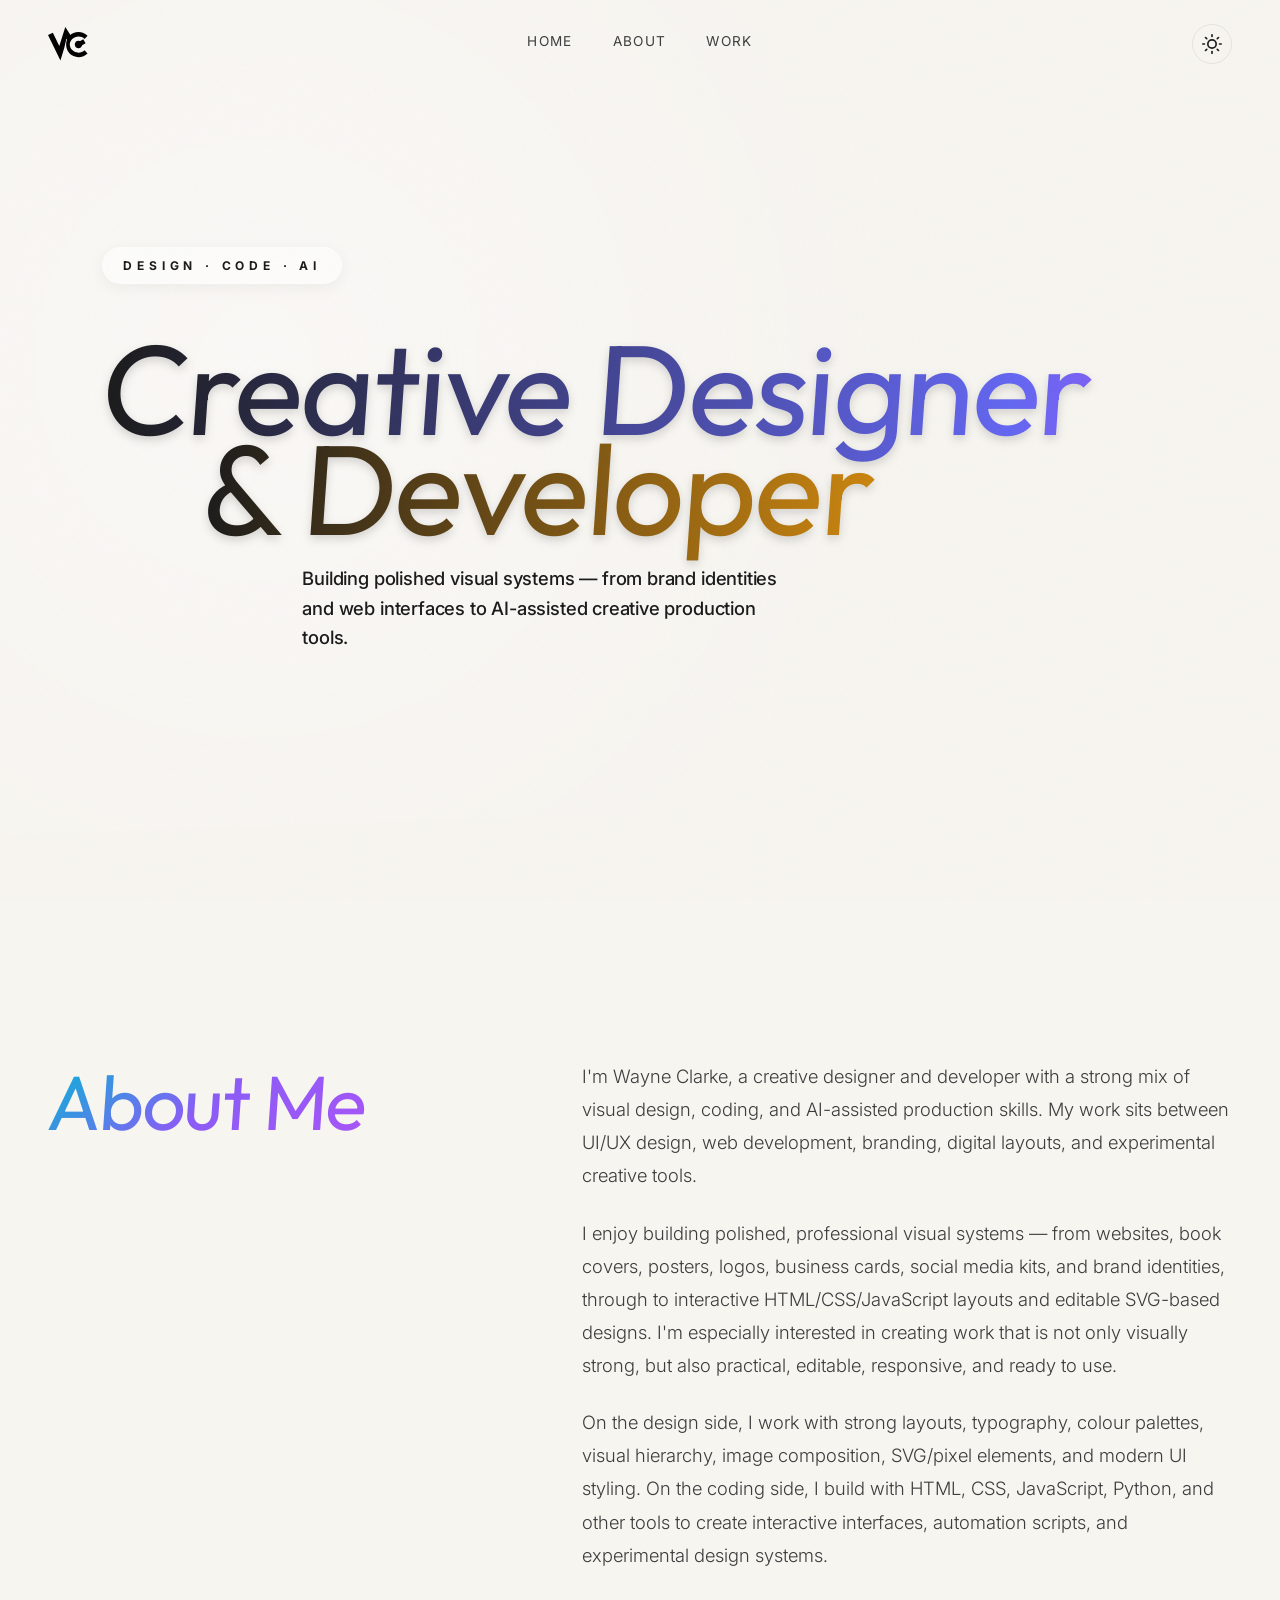
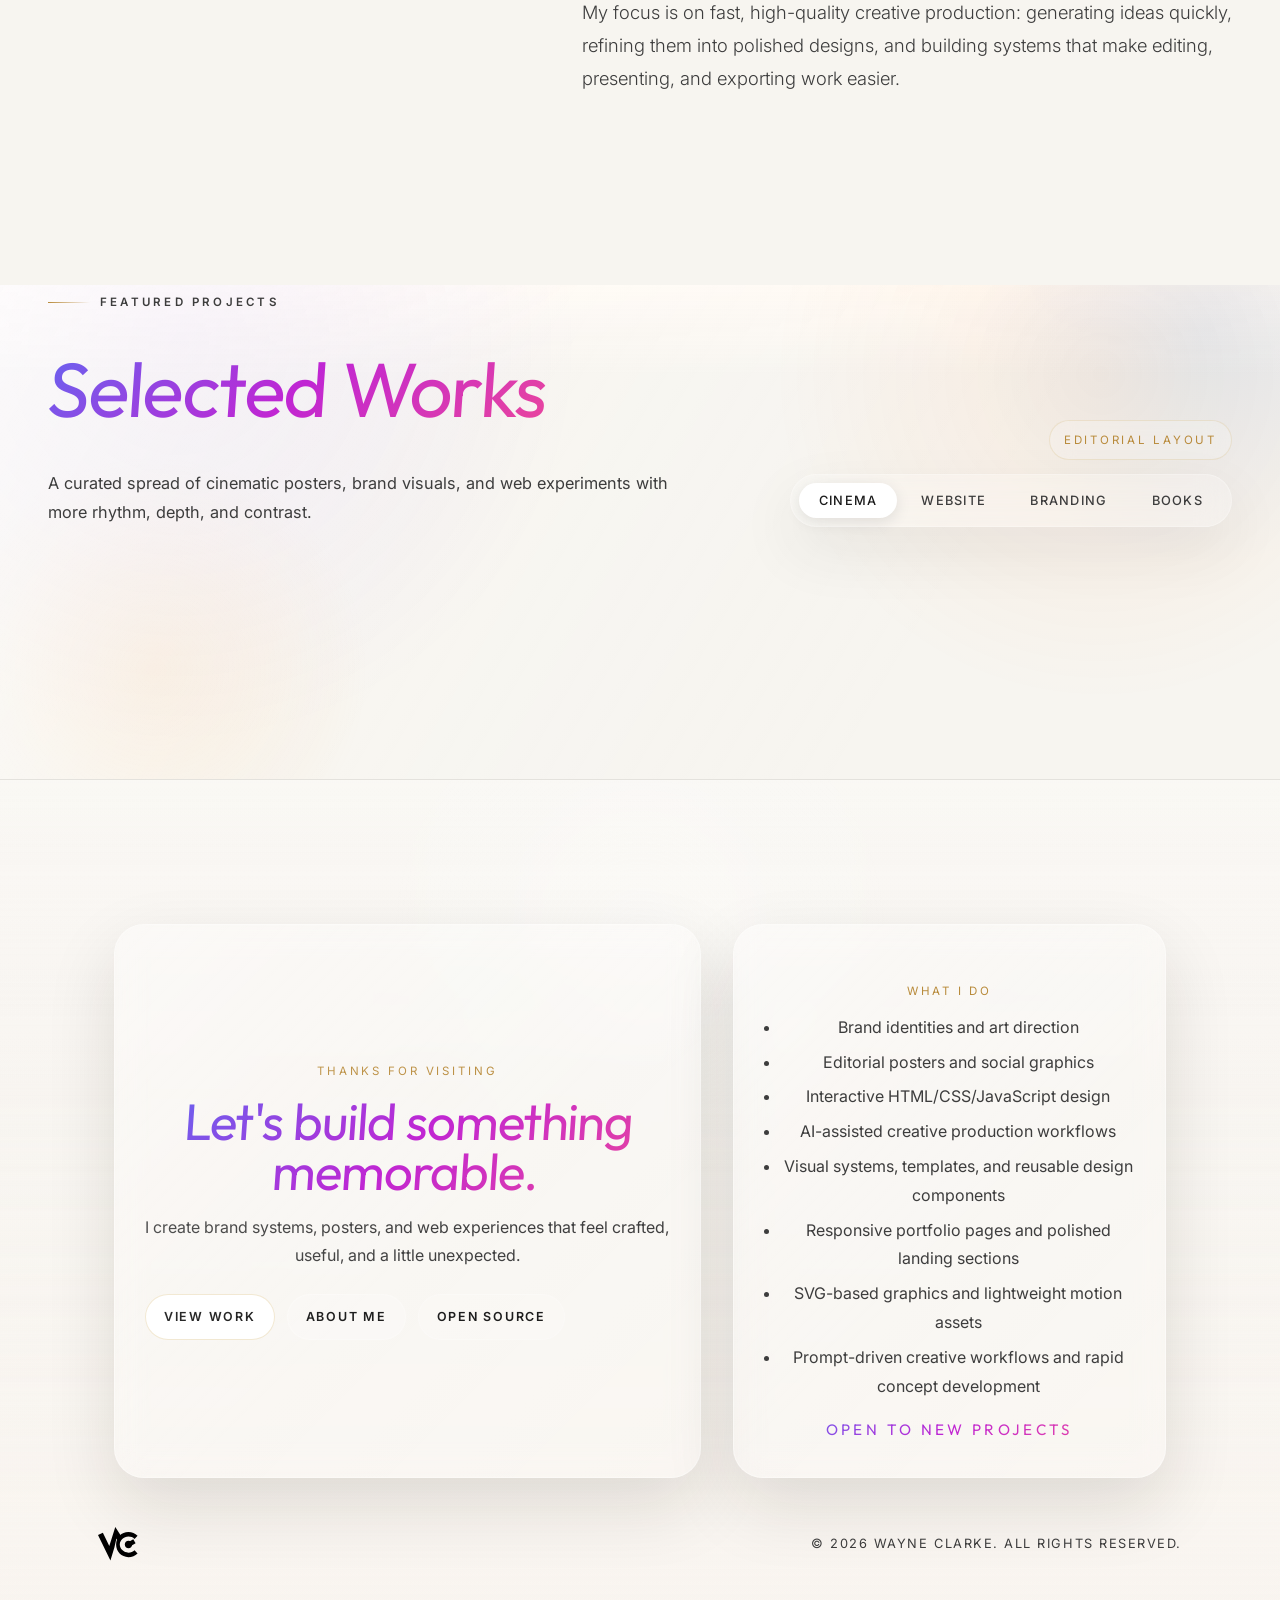
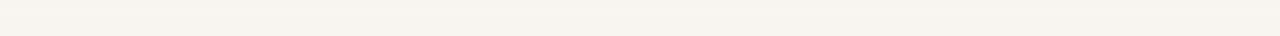
==== index.html @ c64fc1be "Initial portfolio commit" ====
<!DOCTYPE html>
<html lang="en" data-theme="light">

<head>
    <meta charset="UTF-8">
    <meta name="viewport" content="width=device-width, initial-scale=1.0">
    <title>Wayne Clarke | Creative Designer & Developer</title>
    <meta name="description"
        content="Wayne Clarke — creative designer and developer specializing in UI/UX design, web development, branding, and AI-assisted creative production.">
    <link rel="stylesheet" href="index.css">
</head>

<body>

    <div class="scroll-progress" id="scroll-progress"></div>

    <nav class="nav" id="nav">
        <a href="#hero" class="logo" aria-label="Wayne Clarke Home">
            <img src="logo.svg" alt="WC Logo" width="40" height="40">
        </a>
        <div class="nav-links" id="nav-links">
            <a href="#hero">Home</a>
            <a href="#about">About</a>
            <a href="#work">Work</a>
        </div>
        <div class="nav-actions">
            <button class="theme-toggle" id="theme-toggle" aria-label="Toggle theme">
                <svg class="icon-sun" width="20" height="20" viewBox="0 0 24 24" fill="none" stroke="currentColor"
                    stroke-width="2" stroke-linecap="round" stroke-linejoin="round">
                    <circle cx="12" cy="12" r="5" />
                    <line x1="12" y1="1" x2="12" y2="3" />
                    <line x1="12" y1="21" x2="12" y2="23" />
                    <line x1="4.22" y1="4.22" x2="5.64" y2="5.64" />
                    <line x1="18.36" y1="18.36" x2="19.78" y2="19.78" />
                    <line x1="1" y1="12" x2="3" y2="12" />
                    <line x1="21" y1="12" x2="23" y2="12" />
                    <line x1="4.22" y1="19.78" x2="5.64" y2="18.36" />
                    <line x1="18.36" y1="5.64" x2="19.78" y2="4.22" />
                </svg>
                <svg class="icon-moon" width="20" height="20" viewBox="0 0 24 24" fill="none" stroke="currentColor"
                    stroke-width="2" stroke-linecap="round" stroke-linejoin="round">
                    <path d="M21 12.79A9 9 0 1 1 11.21 3 7 7 0 0 0 21 12.79z" />
                </svg>
            </button>
            <button class="hamburger" id="hamburger" aria-label="Menu">
                <svg width="24" height="24" viewBox="0 0 24 24" fill="none" stroke="currentColor" stroke-width="2"
                    stroke-linecap="round">
                    <line x1="3" y1="6" x2="21" y2="6" class="line-top" />
                    <line x1="3" y1="12" x2="21" y2="12" class="line-mid" />
                    <line x1="3" y1="18" x2="21" y2="18" class="line-bot" />
                </svg>
            </button>
        </div>
    </nav>

    <section id="hero" class="hero">
        <video id="hero-bg" class="hero-bg" autoplay muted loop playsinline preload="auto" aria-hidden="true">
            <source id="hero-bg-source" src="media/_top1.mp4" type="video/mp4">
        </video>
        <div class="hero-overlay"></div>
        <div class="container hero-container">
            <span class="hero-tag" id="hero-tag">Design &middot; Code &middot; AI</span>
            <h1 class="hero-title" id="hero-title">
                <span class="gradient-text">Creative Designer</span>
                <span class="gradient-text-delay">& Developer</span>
            </h1>
            <p class="hero-desc" id="hero-desc">Building polished visual systems — from brand identities and web
                interfaces to AI-assisted creative production tools.</p>
        </div>
        <div class="angled-divider"></div>
    </section>

    <section id="about" class="about">
        <video class="about-bg about-bg-light" autoplay muted loop playsinline preload="auto" aria-hidden="true">
            <source id="about-bg-source" src="media/_middle2.mp4" type="video/mp4">
        </video>
        <div class="container">
            <div class="about-grid">
                <h2 class="about-title"><span class="gradient-text-dark">About Me</span></h2>
                <div class="about-text">
                    <p>I'm Wayne Clarke, a creative designer and developer with a strong mix of visual design, coding,
                        and AI-assisted production skills. My work sits between UI/UX design, web development, branding,
                        digital layouts, and experimental creative tools.</p>
                    <p>I enjoy building polished, professional visual systems — from websites, book covers, posters,
                        logos, business cards, social media kits, and brand identities, through to interactive
                        HTML/CSS/JavaScript layouts and editable SVG-based designs. I'm especially interested in
                        creating work that is not only visually strong, but also practical, editable, responsive, and
                        ready to use.</p>
                    <p>On the design side, I work with strong layouts, typography, colour palettes, visual hierarchy,
                        image composition, SVG/pixel elements, and modern UI styling. On the coding side, I build with
                        HTML, CSS, JavaScript, Python, and other tools to create interactive interfaces, automation
                        scripts, and experimental design systems.</p>
                    <p>My focus is on fast, high-quality creative production: generating ideas quickly, refining them
                        into polished designs, and building systems that make editing, presenting, and exporting work
                        easier.</p>
                </div>
            </div>
        </div>
    </section>

    <section id="work" class="gallery-section">
        <div class="container">
            <div class="section-header section-header--editorial">
                <div class="section-intro">
                    <span class="section-kicker">Featured projects</span>
                    <h2 class="section-title"><span class="gradient-text-light">Selected Works</span></h2>
                    <p class="section-subtitle">A curated spread of cinematic posters, brand visuals, and web experiments with more rhythm, depth, and contrast.</p>
                </div>
                <div class="section-controls">
                    <div class="section-note">Editorial layout</div>
                    <div class="gallery-filters" id="gallery-filters">
                        <button class="filter-btn active" data-filter="cinema">Cinema</button>
                        <button class="filter-btn" data-filter="website">Website</button>
                        <button class="filter-btn" data-filter="branding">Branding</button>
                        <button class="filter-btn" data-filter="books">Books</button>
                    </div>
                </div>
            </div>
            <div class="portfolio-grid" id="portfolio-grid"></div>
        </div>
    </section>

    <footer class="footer">
        <div class="container">
            <div class="footer-content">
                <div class="footer-copy">
                    <span class="footer-kicker">Thanks for visiting</span>
                    <h2 class="footer-title"><span class="gradient-text-light">Let&apos;s build something memorable.</span></h2>
                    <p class="footer-lead">I create brand systems, posters, and web experiences that feel crafted, useful, and a little unexpected.</p>
                    <div class="footer-actions">
                        <a href="#work" class="footer-button footer-button-primary">View Work</a>
                        <a href="#about" class="footer-button footer-button-secondary">About Me</a>
                        <a href="https://github.com" class="footer-button footer-button-tertiary" target="_blank" rel="noopener">Open Source</a>
                    </div>
                </div>
                <div class="footer-meta">
                    <div class="footer-meta-card">
                        <span class="footer-meta-label">What I do</span>
                        <ul class="footer-meta-list">
                            <li>Brand identities and art direction</li>
                            <li>Editorial posters and social graphics</li>
                            <li>Interactive HTML/CSS/JavaScript design</li>
                            <li>AI-assisted creative production workflows</li>
                            <li>Visual systems, templates, and reusable design components</li>
                            <li>Responsive portfolio pages and polished landing sections</li>
                            <li>SVG-based graphics and lightweight motion assets</li>
                            <li>Prompt-driven creative workflows and rapid concept development</li>
                        </ul>
                        <h3 class="footer-meta-heading gradient-text-light">Open to New Projects</h3>
                    </div>
                </div>
            </div>
            <div class="footer-bottom">
                <a href="#hero" class="logo footer-logo"><img src="logo.svg" alt="WC Logo" width="40" height="40"></a>
                <p class="copyright">&copy; 2026 Wayne Clarke. All Rights Reserved.</p>
            </div>
        </div>
    </footer>

    <button class="back-to-top" id="back-to-top" aria-label="Back to top">
        <svg width="20" height="20" viewBox="0 0 24 24" fill="none" stroke="currentColor" stroke-width="2"
            stroke-linecap="round" stroke-linejoin="round">
            <polyline points="18 15 12 9 6 15" />
        </svg>
    </button>

    <div class="lightbox" id="lightbox">
        <button class="lightbox-close" id="lightbox-close">
            <svg width="24" height="24" viewBox="0 0 24 24" fill="none" stroke="currentColor" stroke-width="2"
                stroke-linecap="round" stroke-linejoin="round">
                <line x1="18" y1="6" x2="6" y2="18" />
                <line x1="6" y1="6" x2="18" y2="18" />
            </svg>
        </button>
        <div class="lightbox-content">
            <img id="lightbox-img" src="" alt="">
            <div class="lightbox-info">
                <span class="lightbox-category" id="lightbox-category"></span>
                <h3 class="lightbox-title" id="lightbox-title"></h3>
            </div>
        </div>
    </div>

    <div class="grain-overlay"></div>

    <script src="https://cdnjs.cloudflare.com/ajax/libs/gsap/3.12.5/gsap.min.js"></script>
    <script src="https://cdnjs.cloudflare.com/ajax/libs/gsap/3.12.5/ScrollTrigger.min.js"></script>
    <script src="script.js"></script>
</body>

</html>
---- index.css ----
@import url('https://fonts.googleapis.com/css2?family=Inter:wght@300;400;500&family=Outfit:wght@300;400;600;700&display=swap');

/* ============================================================
   THEME SYSTEM
   ============================================================ */
:root {
    --transition: all 0.6s cubic-bezier(0.22, 1, 0.36, 1);
    --transition-fast: all 0.3s cubic-bezier(0.22, 1, 0.36, 1);
    --theme-transition-duration: 0.8s;
    --theme-transition-ease: cubic-bezier(0.22, 1, 0.36, 1);
    --theme-surface-transition: background-color var(--theme-transition-duration) var(--theme-transition-ease), background var(--theme-transition-duration) var(--theme-transition-ease), color var(--theme-transition-duration) var(--theme-transition-ease), border-color var(--theme-transition-duration) var(--theme-transition-ease), box-shadow var(--theme-transition-duration) var(--theme-transition-ease), opacity var(--theme-transition-duration) var(--theme-transition-ease);
    --font-heading: 'Outfit', sans-serif;
    --font-body: 'Inter', sans-serif;
    --about-bg: #f7f5f0;
    --about-overlay: linear-gradient(90deg,
            rgba(247, 245, 240, 0) 0%,
            rgba(247, 245, 240, 0) 28%,
            rgba(247, 245, 240, 0) 56%,
            rgba(247, 245, 240, 0) 100%);
    --about-overlay-opacity: 0;
    --gallery-base: linear-gradient(180deg, rgba(255, 250, 245, 0.92) 0%, var(--bg) 18%, var(--bg) 100%);
    --gallery-wash: linear-gradient(120deg, rgba(255, 255, 255, 0.7) 0%, rgba(255, 255, 255, 0.08) 36%, rgba(255, 255, 255, 0) 72%);
    --gallery-grid: rgba(0, 0, 0, 0.03);
    --panel-bg: rgba(255, 255, 255, 0.18);
    --panel-border: rgba(255, 255, 255, 0.36);
    --panel-glow: linear-gradient(135deg, rgba(255, 255, 255, 0.18) 0%, rgba(255, 255, 255, 0.02) 55%, rgba(255, 255, 255, 0) 100%);
    --footer-button-bg: rgba(255, 255, 255, 0.28);
    --footer-button-secondary-bg: rgba(255, 255, 255, 0.18);
    --footer-button-tertiary-bg: rgba(255, 255, 255, 0.12);
    --footer-link-border: rgba(255, 255, 255, 0.24);
    --footer-card-shadow: 0 28px 70px rgba(33, 24, 14, 0.12);
    --footer-wash: linear-gradient(180deg, rgba(255, 250, 245, 0.08) 0%, rgba(255, 250, 245, 0.22) 32%, rgba(255, 250, 245, 0.55) 68%, rgba(255, 250, 245, 0.86) 100%);
}

[data-theme="light"] {
    --bg: #f7f5f0;
    --bg-alt: #ede9e0;
    --surface: #ffffff;
    --text: #1a1a1a;
    --text-dim: #3d3d3d;
    --accent-gold: #b88a3a;
    --gradient-1: linear-gradient(135deg, #6366f1 0%, #c026d3 50%, #ec4899 100%);
    --gradient-2: linear-gradient(135deg, #f59e0b 0%, #f97316 50%, #ef4444 100%);
    --gradient-dark: linear-gradient(135deg, #06b6d4 0%, #8b5cf6 50%, #a855f7 100%);
    --nav-bg: rgba(247, 245, 240, 0.377);
    --glass-border: rgba(0, 0, 0, 0.08);
    --hero-overlay: rgba(247, 245, 240, 0.14);
    --divider-color: var(--bg);
    --shadow: 0 40px 80px rgba(0, 0, 0, 0.12);
}

[data-theme="dark"] {
    --bg: #0a0a0a;
    --bg-alt: #0f0f12;
    --surface: #141416;
    --text: #ececec;
    --text-dim: #c9c9c9;
    --accent-gold: #c5a059;
    --gradient-1: linear-gradient(135deg, #06b6d4 0%, #8b5cf6 50%, #a855f7 100%);
    --gradient-2: linear-gradient(135deg, #10b981 0%, #14b8a6 50%, #06b6d4 100%);
    --gradient-dark: linear-gradient(135deg, #6366f1 0%, #c026d3 50%, #ec4899 100%);
    --nav-bg: rgba(10, 10, 10, 0.7);
    --glass-border: rgba(255, 255, 255, 0.06);
    --hero-overlay: rgba(0, 0, 0, 0.22);
    --divider-color: #0a0a0a;
    --shadow: 0 40px 80px rgba(0, 0, 0, 0.5);
    --about-bg: #0a0a0a;
    --about-overlay: linear-gradient(90deg,
            rgba(10, 10, 10, 0.14) 0%,
            rgba(10, 10, 10, 0.34) 28%,
            rgba(10, 10, 10, 0.58) 56%,
            rgba(10, 10, 10, 0.9) 100%);
    --about-overlay-opacity: 1;
    --gallery-base: linear-gradient(180deg, rgba(12, 12, 14, 0.98) 0%, var(--bg) 18%, var(--bg) 100%);
    --gallery-wash: linear-gradient(120deg, rgba(255, 255, 255, 0.06) 0%, rgba(255, 255, 255, 0.03) 36%, rgba(255, 255, 255, 0) 72%);
    --gallery-grid: rgba(255, 255, 255, 0.03);
    --panel-bg: rgba(16, 16, 18, 0.48);
    --panel-border: rgba(255, 255, 255, 0.14);
    --panel-glow: linear-gradient(135deg, rgba(255, 255, 255, 0.08) 0%, rgba(255, 255, 255, 0.02) 55%, rgba(255, 255, 255, 0) 100%);
    --footer-button-bg: rgba(255, 255, 255, 0.12);
    --footer-button-secondary-bg: rgba(255, 255, 255, 0.08);
    --footer-button-tertiary-bg: rgba(255, 255, 255, 0.06);
    --footer-link-border: rgba(255, 255, 255, 0.12);
    --footer-card-shadow: 0 28px 70px rgba(0, 0, 0, 0.28);
    --footer-wash: linear-gradient(180deg, rgba(10, 10, 10, 0.1) 0%, rgba(10, 10, 10, 0.28) 32%, rgba(10, 10, 10, 0.56) 68%, rgba(10, 10, 10, 0.84) 100%);
    --hero-ink: #151515;
    --hero-ink-dim: rgba(21, 21, 21, 0.7);
    --hero-chip-bg: rgba(255, 255, 255, 0.58);
    --hero-chip-border: rgba(0, 0, 0, 0.12);
    --hero-chip-shadow: 0 4px 15px rgba(0, 0, 0, 0.08);
    --hero-nav-bg: rgba(255, 255, 255, 0.2);
}

/* ============================================================
   RESET & GLOBAL
   ============================================================ */
* {
    margin: 0;
    padding: 0;
    box-sizing: border-box;
}

html {
    scroll-behavior: smooth;
}

body {
    background: var(--bg);
    color: var(--text);
    font-family: var(--font-body);
    line-height: 1.6;
    overflow-x: hidden;
    -webkit-font-smoothing: antialiased;
    transition: var(--theme-surface-transition);
}

h1,
h2,
h3 {
    font-family: var(--font-heading);
    font-weight: 400;
    letter-spacing: -0.02em;
}

a {
    text-decoration: none;
    color: inherit;
}

img {
    max-width: 100%;
    display: block;
}

.container {
    max-width: 1600px;
    margin: 0 auto;
    padding: 0 48px;
}

/* ============================================================
   SCROLLBAR
   ============================================================ */
::-webkit-scrollbar {
    width: 6px;
}

::-webkit-scrollbar-track {
    background: var(--bg);
}

::-webkit-scrollbar-thumb {
    background: var(--text-dim);
    border-radius: 10px;
}

/* ============================================================
   SCROLL PROGRESS
   ============================================================ */
.scroll-progress {
    position: fixed;
    top: 0;
    left: 0;
    height: 3px;
    width: 0%;
    background: var(--gradient-1);
    z-index: 1000;
    transition: width 0.1s linear;
}

/* ============================================================
   NAV
   ============================================================ */
.nav {
    position: fixed;
    top: 0;
    left: 0;
    width: 100%;
    padding: 24px 48px;
    display: flex;
    justify-content: space-between;
    align-items: center;
    z-index: 100;
    transition: var(--theme-surface-transition);
    background: transparent;
}

.nav.scrolled {
    background: var(--nav-bg);
    backdrop-filter: blur(20px);
    -webkit-backdrop-filter: blur(20px);
    border-bottom: 1px solid var(--glass-border);
    padding: 16px 48px;
}

.logo {
    display: flex;
    align-items: center;
    justify-content: center;
    color: var(--text);
    transition: transform 0.3s cubic-bezier(0.22, 1, 0.36, 1), color var(--theme-transition-duration) var(--theme-transition-ease);
}

.logo:hover {
    transform: scale(1.05);
}

.logo svg {
    display: block;
}


.nav-links {
    display: flex;
    gap: 40px;
}

.nav-links a {
    color: var(--text-dim);
    font-size: 0.85rem;
    text-transform: uppercase;
    letter-spacing: 0.1em;
    position: relative;
    padding-bottom: 4px;
    transition: color var(--theme-transition-duration) var(--theme-transition-ease);
}


.nav-links a::after {
    content: '';
    position: absolute;
    bottom: 0;
    left: 0;
    width: 0;
    height: 1px;
    background: var(--text);
    transition: width 0.3s cubic-bezier(0.22, 1, 0.36, 1), background var(--theme-transition-duration) var(--theme-transition-ease);
}


.nav-links a:hover {
    color: var(--text);
}


.nav-links a:hover::after {
    width: 100%;
}

.nav-actions {
    display: flex;
    align-items: center;
    gap: 16px;
}

/* Theme Toggle */
.theme-toggle {
    background: none;
    border: 1px solid var(--glass-border);
    border-radius: 50%;
    width: 40px;
    height: 40px;
    display: flex;
    align-items: center;
    justify-content: center;
    cursor: pointer;
    color: var(--text);
    transition: color var(--theme-transition-duration) var(--theme-transition-ease), border-color var(--theme-transition-duration) var(--theme-transition-ease), background var(--theme-transition-duration) var(--theme-transition-ease), transform 0.3s cubic-bezier(0.22, 1, 0.36, 1);
    position: relative;
    overflow: hidden;
}


.theme-toggle:hover {
    border-color: var(--accent-gold);
    color: var(--accent-gold);
}

.theme-toggle svg {
    position: absolute;
    transition: transform 0.5s cubic-bezier(0.22, 1, 0.36, 1), opacity 0.5s;
}

[data-theme="light"] .icon-sun {
    opacity: 1;
    transform: rotate(0deg) scale(1);
}

[data-theme="light"] .icon-moon {
    opacity: 0;
    transform: rotate(90deg) scale(0);
}

[data-theme="dark"] .icon-sun {
    opacity: 0;
    transform: rotate(-90deg) scale(0);
}

[data-theme="dark"] .icon-moon {
    opacity: 1;
    transform: rotate(0deg) scale(1);
}

/* Hamburger */
.hamburger {
    display: none;
    background: none;
    border: none;
    cursor: pointer;
    color: var(--text);
    padding: 4px;
    transition: color var(--theme-transition-duration) var(--theme-transition-ease);
}


.hamburger svg line {
    transition: var(--transition-fast);
    transform-origin: center;
}

.hamburger.active .line-top {
    transform: translateY(6px) rotate(45deg);
}

.hamburger.active .line-mid {
    opacity: 0;
}

.hamburger.active .line-bot {
    transform: translateY(-6px) rotate(-45deg);
}

/* ============================================================
   HERO
   ============================================================ */
.hero {
    height: 100vh;
    min-height: 700px;
    display: flex;
    align-items: center;
    position: relative;
    overflow: hidden;
}

.hero-bg {
    position: fixed;
    inset: 0;
    width: 100vw;
    height: 100vh;
    object-fit: cover;
    object-position: center;
    z-index: 0;
    pointer-events: none;
}

.hero-overlay {
    position: absolute;
    inset: 0;
    background: radial-gradient(circle at 20% 40%, rgba(255, 255, 255, 0.4) 0%, transparent 60%);
    z-index: 1;
    transition: var(--theme-surface-transition);
}

.hero-container {
    position: relative;
    z-index: 2;
    width: 100%;
    padding-left: 8vw;
    /* Move content more towards the center */
}

.hero-tag {
    font-size: 0.75rem;
    color: var(--text);
    text-transform: uppercase;
    letter-spacing: 0.4em;
    margin-bottom: 40px;
    display: inline-block;
    font-weight: 700;
    background: rgba(255, 255, 255, 0.5);
    backdrop-filter: blur(10px);
    padding: 8px 20px;
    border-radius: 100px;
    border: 1px solid rgba(255, 255, 255, 0.3);
    box-shadow: 0 4px 15px rgba(0, 0, 0, 0.05);
}

.hero-title {
    font-size: clamp(3.5rem, 10vw, 8.5rem);
    line-height: 1.0;
    margin-bottom: 40px;
    max-width: 1100px;
    filter: drop-shadow(0 4px 5px rgba(0, 0, 0, 0.15));
}

.hero-title span {
    display: block;
    padding: 0;
    padding-bottom: 12px;
}

.gradient-text {
    /* Always visible base color */
    color: var(--text);
    -webkit-text-fill-color: transparent;
    -webkit-background-clip: text;
    background-clip: text;

    background-image: linear-gradient(90deg,
            var(--text) 0%,
            #6366f1 40%,
            #a855f7 50%,
            #ec4899 60%,
            var(--text) 100%);
    background-size: 200% auto;
    transform: skewX(-4deg);
    display: inline-block;
    padding: 0 40px 40px 0;
    margin-right: -40px;
    margin-bottom: -40px;

    /* Moving shimmer animation */
    animation: shimmer-sweep 8s infinite linear;
}

.gradient-text-delay {
    color: var(--text);
    -webkit-text-fill-color: transparent;
    -webkit-background-clip: text;
    background-clip: text;

    background-image: linear-gradient(90deg,
            var(--text) 0%,
            #f59e0b 40%,
            #ef4444 50%,
            #ec4899 60%,
            var(--text) 100%);
    background-size: 200% auto;
    transform: skewX(-4deg);
    display: inline-block;
    margin-left: 100px;
    padding: 0 40px 40px 0;
    margin-right: -40px;
    margin-bottom: -40px;

    /* Moving shimmer in reverse */
    animation: shimmer-sweep 8s infinite linear reverse;
}

@keyframes shimmer-sweep {
    0% {
        background-position: 100% 0;
    }

    100% {
        background-position: -100% 0;
    }
}

.hero-desc {
    font-size: 1.15rem;
    color: var(--text);
    max-width: 500px;
    font-weight: 500;
    line-height: 1.6;
    letter-spacing: -0.01em;
    margin-left: 200px;
    /* Staircase step 2 */
}

[data-theme="dark"] .nav {
    color: #ffffff;
}

[data-theme="dark"] .nav.scrolled {
    background: rgba(255, 255, 255, 0.14);
    border-bottom-color: rgba(0, 0, 0, 0.1);
}

[data-theme="dark"] .logo,
[data-theme="dark"] .nav-links a,
[data-theme="dark"] .hamburger,
[data-theme="dark"] .theme-toggle {
    color: #ffffff;
}

[data-theme="dark"] .logo img {
    filter: brightness(0) invert(1);
}

[data-theme="dark"] .nav-links a::after {
    background: #ffffff;
}

[data-theme="dark"] .hero-tag {
    color: #f7f7f7;
    background: rgba(12, 12, 12, 0.72);
    border-color: rgba(255, 255, 255, 0.12);
    box-shadow: 0 6px 18px rgba(0, 0, 0, 0.28);
}

[data-theme="dark"] .hero-title {
    filter: drop-shadow(0 4px 12px rgba(0, 0, 0, 0.5));
}

[data-theme="dark"] .gradient-text,
[data-theme="dark"] .gradient-text-delay {
    color: #ffffff;
    -webkit-text-fill-color: #ffffff;
    background-image: none;
    animation: none;
}

[data-theme="dark"] .hero-desc {
    color: rgba(255, 255, 255, 0.82);
}


[data-theme="dark"] .theme-toggle {
    background: rgba(0, 0, 0, 0.44);
    border-color: rgba(255, 255, 255, 0.18);
}

[data-theme="dark"] .theme-toggle:hover {
    border-color: rgba(255, 255, 255, 0.34);
    color: #ffffff;
}

[data-theme="dark"] .hamburger {
    color: #ffffff;
}

/* Angled Divider */
.angled-divider {
    position: absolute;
    bottom: 0;
    left: 0;
    width: 100%;
    height: 170px;
    background: var(--divider-color);
    clip-path: polygon(0 100%, 0 62%, 100% 36%, 100% 100%);
    z-index: 3;
    pointer-events: none;
    transition: var(--theme-surface-transition);
}

@keyframes heroGradientSweep {
    0% {
        background-position: 0% 50%;
    }

    50% {
        background-position: 100% 50%;
    }

    100% {
        background-position: 0% 50%;
    }
}

/* ============================================================
   ABOUT
   ============================================================ */
.about {
    padding: 160px 0 140px;
    margin: 0 0 50px 0;
    position: relative;
    overflow: visible;
    background: var(--about-bg), var(--bg);
    transition: var(--theme-surface-transition);
}

.about-bg {
    position: absolute;
    inset: -70px -8vw -90px -8vw;
    width: calc(100% + 16vw);
    height: calc(100% + 160px);
    object-fit: cover;
    object-position: left bottom;
    pointer-events: none;
    z-index: 0;
    display: block;
}

.about::before {
    content: '';
    position: absolute;
    inset: -70px -8vw -90px -8vw;
    background: none;
    opacity: 0.92;
    pointer-events: none;
    z-index: 0;
}

.about::after {
    content: '';
    position: absolute;
    inset: -70px -8vw -90px -8vw;
    background: var(--about-overlay);
    opacity: var(--about-overlay-opacity);
    pointer-events: none;
    z-index: 0;
    transition: var(--theme-surface-transition);
}

.about .container {
    position: relative;
    z-index: 1;
}

[data-theme="light"] .about::before,
[data-theme="light"] .about::after,
[data-theme="dark"] .about::before,
[data-theme="dark"] .about::after {
    opacity: 0;
}

.about-grid {
    display: grid;
    grid-template-columns: 1fr 1.5fr;
    gap: 100px;
    align-items: start;
}

.about-title {
    font-size: clamp(2.5rem, 6vw, 5rem);
    line-height: 1.1;
    position: sticky;
    top: 120px;
}

.gradient-text-dark {
    background: var(--gradient-dark);
    -webkit-background-clip: text;
    -webkit-text-fill-color: transparent;
    background-clip: text;
    transform: skewX(-4deg);
    display: inline-block;
}

.about-text p {
    font-size: 1.15rem;
    color: var(--text-dim);
    margin-bottom: 24px;
    line-height: 1.8;
    font-weight: 300;
}

.about-text p:last-child {
    margin-bottom: 0;
}

/* ============================================================
   GALLERY
   ============================================================ */
.gallery-section {
    position: relative;
    padding: 0 0 180px;
    background:
        radial-gradient(circle at 14% 12%, rgba(124, 58, 237, 0.08), transparent 34%),
        radial-gradient(circle at 86% 18%, rgba(249, 115, 22, 0.08), transparent 28%),
        var(--gallery-base);
    transition: var(--theme-surface-transition);
    overflow: hidden;
}

.gallery-section::before {
    content: '';
    position: absolute;
    inset: 0;
    background:
        var(--gallery-wash),
        radial-gradient(circle at 12% 78%, rgba(255, 184, 107, 0.16), transparent 18%),
        radial-gradient(circle at 94% 10%, rgba(74, 144, 226, 0.12), transparent 18%);
    pointer-events: none;
    transition: var(--theme-surface-transition);
}

.gallery-section::after {
    content: '';
    position: absolute;
    inset: 0;
    background-image: linear-gradient(var(--gallery-grid) 1px, transparent 1px), linear-gradient(90deg, var(--gallery-grid) 1px, transparent 1px);
    background-size: 72px 72px;
    opacity: 0.12;
    pointer-events: none;
    mask-image: linear-gradient(to bottom, rgba(0, 0, 0, 0.45), rgba(0, 0, 0, 0));
    transition: var(--theme-surface-transition);
}

.gallery-section .container {
    position: relative;
    z-index: 1;
}

.section-header--editorial {
    margin-bottom: 72px;
    display: grid;
    grid-template-columns: minmax(0, 1.25fr) minmax(280px, 0.9fr);
    align-items: end;
    gap: 36px;
}

.section-intro {
    max-width: 760px;
}

.section-title {
    font-size: clamp(2.5rem, 6vw, 5rem);
    margin-bottom: 18px;
}

.section-kicker {
    display: inline-flex;
    align-items: center;
    gap: 10px;
    font-size: 0.72rem;
    font-weight: 600;
    text-transform: uppercase;
    letter-spacing: 0.28em;
    color: var(--text-dim);
    margin-bottom: 16px;
}

.section-kicker::before {
    content: '';
    width: 42px;
    height: 1px;
    background: linear-gradient(90deg, var(--accent-gold), transparent);
}

.section-subtitle {
    max-width: 620px;
    color: var(--text-dim);
    font-size: 1.02rem;
    line-height: 1.8;
    margin: 0;
}

.section-controls {
    display: flex;
    flex-direction: column;
    align-items: flex-end;
    gap: 14px;
}

.section-note {
    font-size: 0.72rem;
    text-transform: uppercase;
    letter-spacing: 0.24em;
    color: var(--accent-gold);
    padding: 10px 14px;
    border: 1px solid rgba(201, 162, 75, 0.18);
    border-radius: 999px;
    background: rgba(255, 255, 255, 0.18);
    backdrop-filter: blur(12px);
}

.gradient-text-light {
    background: var(--gradient-1);
    -webkit-background-clip: text;
    -webkit-text-fill-color: transparent;
    background-clip: text;
    transform: skewX(-4deg);
    display: inline-block;
}

.gallery-filters {
    display: flex;
    gap: 4px;
    background: rgba(255, 255, 255, 0.18);
    padding: 8px;
    border-radius: 999px;
    border: 1px solid var(--footer-link-border);
    box-shadow: 0 24px 60px rgba(46, 46, 46, 0.08);
    backdrop-filter: blur(16px);
    transition: var(--theme-surface-transition);
}

.filter-btn {
    background: none;
    border: none;
    color: var(--text-dim);
    font-size: 0.8rem;
    font-weight: 500;
    text-transform: uppercase;
    letter-spacing: 0.1em;
    cursor: pointer;
    transition: all 0.4s cubic-bezier(0.22, 1, 0.36, 1);
    padding: 10px 20px;
    border-radius: 100px;
    font-family: var(--font-body);
}

.filter-btn:hover {
    color: var(--text);
}

.filter-btn.active {
    background: var(--surface);
    color: var(--text);
    box-shadow: 0 4px 15px rgba(0, 0, 0, 0.1);
}

/* Portfolio Grid */
.portfolio-grid {
    display: grid;
    grid-template-columns: repeat(12, minmax(0, 1fr));
    gap: 24px;
    grid-auto-flow: dense;
    transition: opacity 0.4s, transform 0.4s cubic-bezier(0.22, 1, 0.36, 1);
}

.portfolio-item {
    position: relative;
    grid-column: span 3;
    aspect-ratio: 4/5;
    background: linear-gradient(180deg, var(--panel-bg), rgba(255, 255, 255, 0.04));
    overflow: hidden;
    border: 1px solid var(--panel-border);
    border-radius: 26px;
    box-shadow: var(--footer-card-shadow);
    cursor: pointer;
    transition: var(--transition);
    opacity: 0;
    transform: translateY(48px) scale(0.985);
    backdrop-filter: blur(10px);
}

.portfolio-item--featured {
    grid-column: span 6;
    aspect-ratio: 16 / 11;
}

.portfolio-item--portrait {
    grid-column: span 3;
    aspect-ratio: 4 / 6;
}

.portfolio-item--standard {
    grid-column: span 3;
    aspect-ratio: 4 / 5;
}

.portfolio-item.revealed {
    opacity: 1;
    transform: translateY(0);
}

.portfolio-item:hover {
    border-color: rgba(201, 162, 75, 0.45);
    box-shadow: 0 24px 70px rgba(36, 28, 16, 0.14);
}

.portfolio-item img {
    width: 100%;
    height: 100%;
    object-fit: cover;
    transition: transform 1.2s cubic-bezier(0.22, 1, 0.36, 1);
    filter: saturate(0.98) contrast(1.02);
}

.portfolio-item:hover img {
    transform: scale(1.06);
}

.portfolio-overlay {
    position: absolute;
    bottom: 0;
    left: 0;
    width: 100%;
    padding: 36px 28px 30px;
    background: linear-gradient(to top, rgba(9, 9, 11, 0.92) 0%, rgba(9, 9, 11, 0.36) 60%, transparent 100%);
    opacity: 0;
    transform: translateY(16px);
    transition: opacity 0.35s cubic-bezier(0.22, 1, 0.36, 1), transform 0.4s cubic-bezier(0.22, 1, 0.36, 1);
}

.portfolio-item:hover .portfolio-overlay {
    opacity: 1;
    transform: translateY(0);
}

[data-theme="dark"] .portfolio-item {
    background: linear-gradient(180deg, rgba(16, 16, 18, 0.82), rgba(8, 8, 10, 0.96));
    border-color: rgba(255, 255, 255, 0.12);
    box-shadow: 0 16px 42px rgba(0, 0, 0, 0.42);
}

[data-theme="dark"] .portfolio-item:hover {
    border-color: rgba(197, 160, 89, 0.42);
    box-shadow: 0 22px 54px rgba(0, 0, 0, 0.52);
}

[data-theme="dark"] .portfolio-overlay {
    background: linear-gradient(to top, rgba(0, 0, 0, 0.94) 0%, rgba(0, 0, 0, 0.5) 66%, transparent 100%);
}

.item-category {
    font-size: 0.7rem;
    text-transform: uppercase;
    letter-spacing: 0.25em;
    color: var(--accent-gold);
    margin-bottom: 6px;
    display: block;
}

.item-title {
    font-size: 1.3rem;
    font-weight: 400;
    color: #fff;
}

/* ============================================================
   LIGHTBOX
   ============================================================ */
.lightbox {
    position: fixed;
    inset: 0;
    background: rgba(0, 0, 0, 0.95);
    z-index: 200;
    display: flex;
    align-items: center;
    justify-content: center;
    opacity: 0;
    pointer-events: none;
    transition: opacity 0.4s cubic-bezier(0.22, 1, 0.36, 1);
}

.lightbox.active {
    opacity: 1;
    pointer-events: all;
}

.lightbox-close {
    position: absolute;
    top: 24px;
    right: 24px;
    background: none;
    border: none;
    color: #fff;
    cursor: pointer;
    z-index: 201;
    padding: 8px;
    transition: transform 0.3s;
}

.lightbox-close:hover {
    transform: rotate(90deg);
}

.lightbox-content {
    max-width: 90vw;
    max-height: 90vh;
    display: flex;
    flex-direction: column;
    align-items: center;
    gap: 24px;
}

.lightbox-content img {
    max-width: 100%;
    max-height: 80vh;
    object-fit: contain;
}

.lightbox-info {
    text-align: center;
}

.lightbox-category {
    font-size: 0.75rem;
    text-transform: uppercase;
    letter-spacing: 0.25em;
    color: var(--accent-gold);
    margin-bottom: 4px;
    display: block;
}

.lightbox-title {
    font-size: 1.5rem;
    color: #fff;
    font-weight: 400;
}

/* ============================================================
   FOOTER
   ============================================================ */
.footer {
    position: relative;
    overflow: hidden;
    min-height: 520px;
    padding: 120px 0 72px;
    border-top: 1px solid var(--glass-border);
    background: linear-gradient(180deg, rgba(255, 255, 255, 0.28) 0%, rgba(255, 255, 255, 0.08) 38%, var(--bg) 100%);
    text-align: center;
    transition: var(--theme-surface-transition);
}

.footer::before {
    content: '';
    position: absolute;
    inset: 0;
    background: var(--footer-wash);
    pointer-events: none;
    transition: var(--theme-surface-transition);
}

.footer::after {
    content: '';
    position: absolute;
    inset: 0;
    background:
        radial-gradient(circle at 50% 18%, rgba(255, 255, 255, 0.28), transparent 26%),
        linear-gradient(180deg, rgba(255, 255, 255, 0.06) 0%, rgba(0, 0, 0, 0.02) 100%);
    pointer-events: none;
    transition: var(--theme-surface-transition);
}

.footer .container {
    position: relative;
    z-index: 1;
}

.footer-content {
    display: grid;
    grid-template-columns: minmax(0, 1.15fr) minmax(320px, 0.85fr);
    gap: 32px;
    align-items: stretch;
    max-width: 1100px;
    margin: 0 auto;
    padding: 24px;
    border-radius: 34px;
}

.footer-kicker {
    font-size: 0.72rem;
    text-transform: uppercase;
    letter-spacing: 0.25em;
    color: var(--accent-gold);
}

.footer-copy,
.footer-meta {
    position: relative;
    overflow: hidden;
    padding: 34px 30px;
    border-radius: 30px;
    background: var(--panel-bg);
    border: 1px solid var(--panel-border);
    box-shadow: var(--footer-card-shadow);
    backdrop-filter: blur(14px);
}

.footer-copy::before,
.footer-meta::before {
    content: '';
    position: absolute;
    inset: 0;
    background: var(--panel-glow);
    pointer-events: none;
}

.footer-copy {
    display: flex;
    flex-direction: column;
    justify-content: center;
    gap: 16px;
}

.footer-title {
    font-size: clamp(2rem, 4vw, 4rem);
    line-height: 0.98;
    margin: 0;
    max-width: none;
    width: 100%;
    text-align: center;
}

.footer-title .gradient-text-light {
    transform: skewX(-4deg);
}

.footer-lead {
    margin: 0;
    max-width: 34rem;
    color: var(--text-dim);
    font-size: 1rem;
    line-height: 1.8;
}

.footer-actions {
    display: flex;
    flex-wrap: wrap;
    gap: 12px;
    margin-top: 8px;
}

.footer-button {
    display: inline-flex;
    align-items: center;
    justify-content: center;
    min-height: 46px;
    padding: 0 18px;
    border-radius: 999px;
    border: 1px solid var(--footer-link-border);
    background: var(--footer-button-bg);
    color: var(--text);
    font-size: 0.78rem;
    font-weight: 600;
    letter-spacing: 0.14em;
    text-transform: uppercase;
    transition: transform 0.35s cubic-bezier(0.22, 1, 0.36, 1), box-shadow 0.35s cubic-bezier(0.22, 1, 0.36, 1), background-color 0.35s cubic-bezier(0.22, 1, 0.36, 1), border-color 0.35s cubic-bezier(0.22, 1, 0.36, 1);
}

.footer-button:hover {
    transform: translateY(-2px);
    box-shadow: 0 16px 30px rgba(33, 24, 14, 0.12);
}

.footer-button-primary {
    background: var(--surface);
    border-color: rgba(201, 162, 75, 0.26);
}

.footer-button-secondary {
    background: var(--footer-button-secondary-bg);
}

.footer-button-tertiary {
    background: var(--footer-button-tertiary-bg);
}

.footer-meta {
    display: grid;
    gap: 18px;
}

.footer-meta-card {
    position: relative;
    z-index: 1;
    padding: 18px 0 0;
}

.footer-meta-label {
    display: inline-block;
    font-size: 0.72rem;
    text-transform: uppercase;
    letter-spacing: 0.24em;
    color: var(--accent-gold);
    margin-bottom: 12px;
}

.footer-meta-list {
    margin: 0;
    padding-left: 1.1rem;
    color: var(--text-dim);
    line-height: 1.8;
}

.footer-meta-list li + li {
    margin-top: 6px;
}

.footer-meta-heading {
    margin-top: 18px;
    width: 100%;
    text-align: center;
    font-size: 0.95rem;
    text-transform: uppercase;
    letter-spacing: 0.22em;
}

.footer-meta-heading.gradient-text-light {
    display: block;
    transform: none;
}

.footer-link-grid {
    display: grid;
    grid-template-columns: repeat(2, minmax(0, 1fr));
    gap: 10px 16px;
}

.footer-link-grid a {
    color: var(--text);
    opacity: 0.82;
    padding: 10px 0;
    border-bottom: 1px solid var(--footer-link-border);
    transition: opacity 0.3s ease, color 0.3s ease, border-color 0.3s ease;
}

.footer-link-grid a:hover {
    opacity: 1;
    color: var(--accent-gold);
    border-color: rgba(201, 162, 75, 0.45);
}

.footer-bottom {
    display: flex;
    align-items: center;
    justify-content: space-between;
    gap: 18px;
    max-width: 1100px;
    margin: 22px auto 0;
    padding: 0 8px;
}

.footer-logo {
    font-size: 1.5rem;
    opacity: 1;
}

.copyright {
    color: var(--text-dim);
    font-size: 0.8rem;
    text-transform: uppercase;
    letter-spacing: 0.12em;
}

.oss-badge {
    display: inline-flex;
    align-items: center;
    gap: 8px;
    color: var(--text-dim);
    font-size: 0.8rem;
    text-transform: uppercase;
    letter-spacing: 0.1em;
    padding: 8px 16px;
    border: 1px solid var(--glass-border);
    border-radius: 6px;
    transition: var(--transition-fast);
}

.oss-badge:hover {
    color: var(--accent-gold);
    border-color: var(--accent-gold);
}

.footer-content .oss-badge {
    background: var(--footer-button-secondary-bg);
}

/* ============================================================
   BACK TO TOP
   ============================================================ */
.back-to-top {
    position: fixed;
    bottom: 32px;
    right: 32px;
    width: 48px;
    height: 48px;
    border-radius: 50%;
    background: var(--surface);
    border: 1px solid var(--glass-border);
    color: var(--text);
    cursor: pointer;
    display: flex;
    align-items: center;
    justify-content: center;
    z-index: 50;
    opacity: 0;
    transform: translateY(20px);
    pointer-events: none;
    transition: var(--transition);
}

.back-to-top.visible {
    opacity: 1;
    transform: translateY(0);
    pointer-events: all;
}

.back-to-top:hover {
    background: var(--accent-gold);
    border-color: var(--accent-gold);
    color: #fff;
}

/* ============================================================
   GRAIN OVERLAY
   ============================================================ */
.grain-overlay {
    position: fixed;
    inset: 0;
    z-index: 999;
    pointer-events: none;
    opacity: 0.03;
    background-image: url("data:image/svg+xml,%3Csvg viewBox='0 0 256 256' xmlns='http://www.w3.org/2000/svg'%3E%3Cfilter id='noise'%3E%3CfeTurbulence type='fractalNoise' baseFrequency='0.9' numOctaves='4' stitchTiles='stitch'/%3E%3C/filter%3E%3Crect width='100%25' height='100%25' filter='url(%23noise)'/%3E%3C/svg%3E");
    background-repeat: repeat;
    background-size: 200px 200px;
}

/* ============================================================
   REVEAL ANIMATIONS (Intersection Observer fallback)
   ============================================================ */
.reveal {
    opacity: 0;
    transform: translateY(30px);
    transition: all 0.8s cubic-bezier(0.22, 1, 0.36, 1);
}

.reveal.active {
    opacity: 1;
    transform: translateY(0);
}

/* ============================================================
   REDUCED MOTION
   ============================================================ */
@media (prefers-reduced-motion: reduce) {

    *,
    *::before,
    *::after {
        animation-duration: 0.01ms !important;
        animation-iteration-count: 1 !important;
        transition-duration: 0.01ms !important;
    }

    html {
        scroll-behavior: auto;
    }
}

/* ============================================================
   MOBILE
   ============================================================ */
@media (max-width: 1024px) {
    .about-grid {
        grid-template-columns: 1fr;
        gap: 48px;
    }

    .about-title {
        position: static;
    }

    .portfolio-grid {
        grid-template-columns: repeat(6, minmax(0, 1fr));
    }
}

@media (max-width: 768px) {
    .container {
        padding: 0 24px;
    }

    .nav {
        padding: 20px 24px;
    }

    .nav.scrolled {
        padding: 14px 24px;
    }

    .nav-links {
        position: fixed;
        top: 0;
        right: -100%;
        width: 280px;
        height: 100vh;
        background: var(--nav-bg);
        backdrop-filter: blur(20px);
        flex-direction: column;
        padding: 100px 32px 32px;
        gap: 28px;
        transition: right 0.4s cubic-bezier(0.22, 1, 0.36, 1);
        border-left: 1px solid var(--glass-border);
    }

    .nav-links.open {
        right: 0;
    }

    .nav-links a {
        font-size: 1rem;
        opacity: 1;
        color: #ececec;
    }

    .hamburger {
        display: block;
    }

    .hero-title {
        font-size: clamp(2.5rem, 8vw, 4rem);
    }

    .hero-desc {
        font-size: 1rem;
    }

    .section-header {
        flex-direction: column;
        align-items: flex-start;
    }

    .section-header--editorial {
        grid-template-columns: 1fr;
    }

    .section-controls {
        align-items: flex-start;
    }

    .gallery-filters {
        gap: 4px;
        flex-wrap: wrap;
        justify-content: flex-start;
    }

    .portfolio-grid {
        grid-template-columns: repeat(6, minmax(0, 1fr));
    }

    .portfolio-item,
    .portfolio-item--featured,
    .portfolio-item--portrait,
    .portfolio-item--standard {
        grid-column: span 6;
        aspect-ratio: 4 / 5;
    }

    .about {
        padding: 100px 0 80px;
    }

    .about::before {
        inset: -40px -10vw -50px -10vw;
        background-size: min(118vw, 1100px) auto;
        opacity: 0.62;
    }

    .about::after {
        inset: -40px -10vw -50px -10vw;
        background: linear-gradient(180deg,
                rgba(255, 250, 245, 0.04) 0%,
                rgba(255, 250, 245, 0.22) 36%,
                rgba(255, 250, 245, 0.76) 100%);
    }

    .gallery-section {
        padding-bottom: 100px;
    }

    .footer {
        min-height: 460px;
        padding: 90px 0 48px;
    }

    .footer-content {
        grid-template-columns: 1fr;
        padding: 18px;
    }

    .footer-copy,
    .footer-meta {
        padding: 28px 22px;
    }

    .footer-bottom {
        flex-direction: column;
        justify-content: center;
    }
}

@media (max-width: 480px) {
    .hero {
        min-height: 600px;
    }

    .hero-title {
        font-size: clamp(2rem, 7vw, 2.8rem);
    }

    .portfolio-grid {
        gap: 16px;
        grid-template-columns: 1fr;
    }

    .portfolio-item,
    .portfolio-item--featured,
    .portfolio-item--portrait,
    .portfolio-item--standard {
        grid-column: auto;
    }

    .angled-divider {
        height: 60px;
    }

    .footer-link-grid {
        grid-template-columns: 1fr;
    }
}
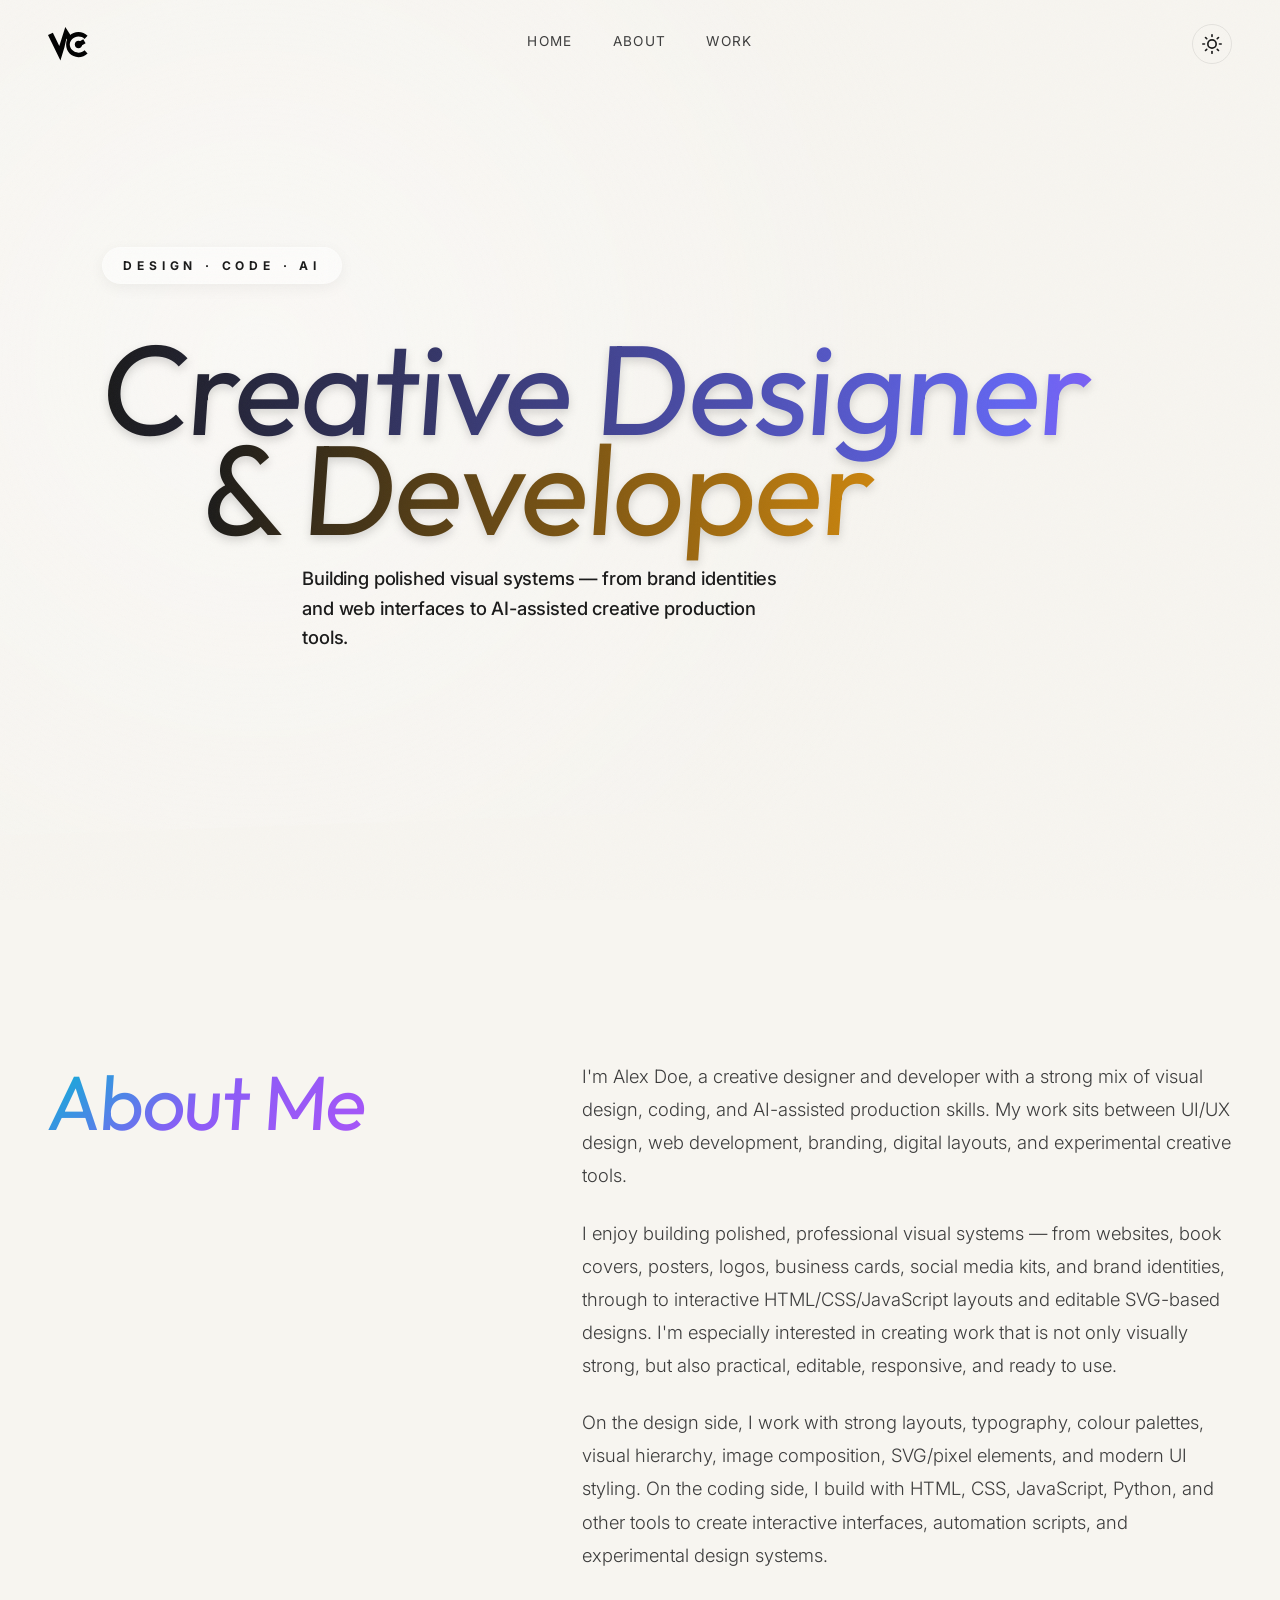
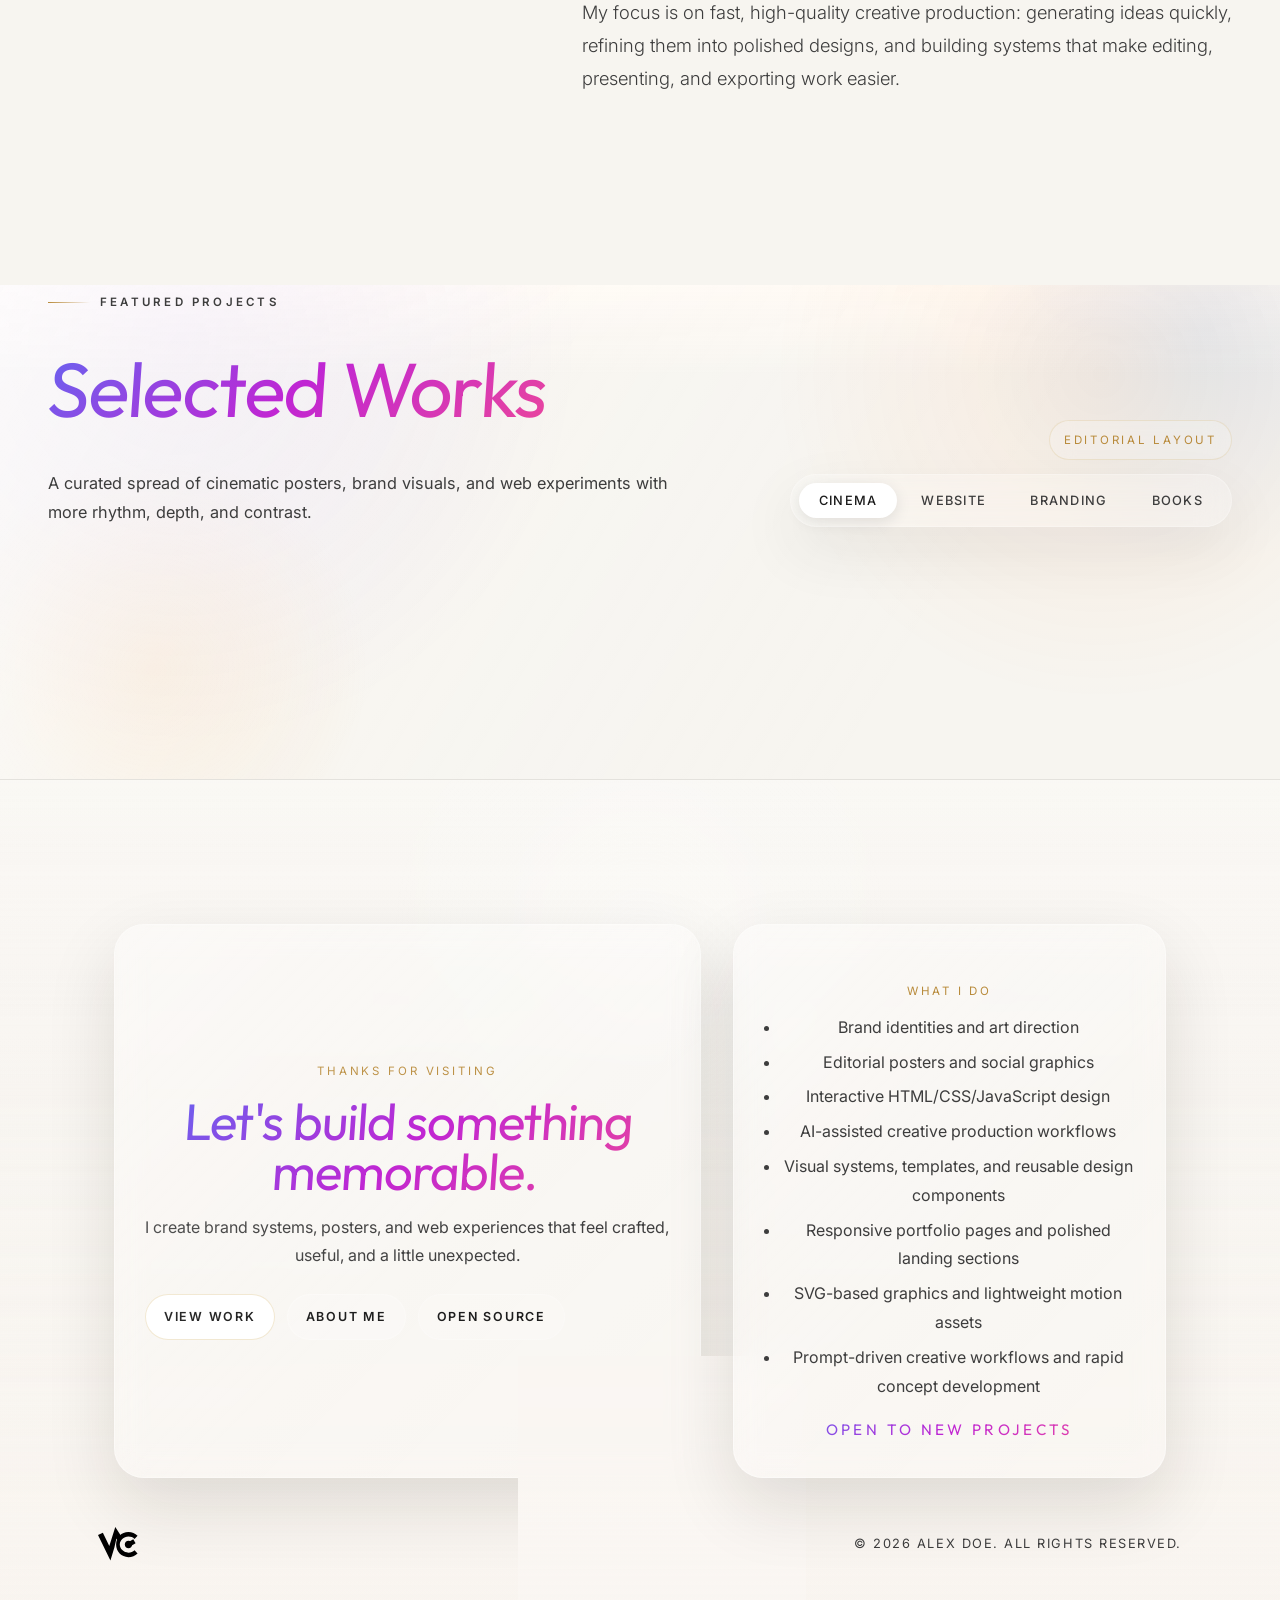
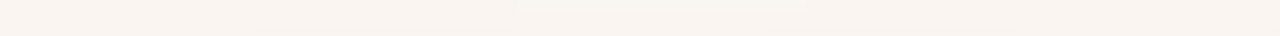
==== commit d2bba617: "Replace personal name with dummy text and update README" ====
--- a/index.html
+++ b/index.html
@@ -4,9 +4,9 @@
 <head>
     <meta charset="UTF-8">
     <meta name="viewport" content="width=device-width, initial-scale=1.0">
-    <title>Wayne Clarke | Creative Designer & Developer</title>
+    <title>Alex Doe | Creative Designer & Developer</title>
     <meta name="description"
-        content="Wayne Clarke — creative designer and developer specializing in UI/UX design, web development, branding, and AI-assisted creative production.">
+        content="Alex Doe — creative designer and developer specializing in UI/UX design, web development, branding, and AI-assisted creative production.">
     <link rel="stylesheet" href="index.css">
 </head>
 
@@ -15,7 +15,7 @@
     <div class="scroll-progress" id="scroll-progress"></div>
 
     <nav class="nav" id="nav">
-        <a href="#hero" class="logo" aria-label="Wayne Clarke Home">
+        <a href="#hero" class="logo" aria-label="Alex Doe Home">
             <img src="logo.svg" alt="WC Logo" width="40" height="40">
         </a>
         <div class="nav-links" id="nav-links">
@@ -78,7 +78,7 @@
             <div class="about-grid">
                 <h2 class="about-title"><span class="gradient-text-dark">About Me</span></h2>
                 <div class="about-text">
-                    <p>I'm Wayne Clarke, a creative designer and developer with a strong mix of visual design, coding,
+                    <p>I'm Alex Doe, a creative designer and developer with a strong mix of visual design, coding,
                         and AI-assisted production skills. My work sits between UI/UX design, web development, branding,
                         digital layouts, and experimental creative tools.</p>
                     <p>I enjoy building polished, professional visual systems — from websites, book covers, posters,
@@ -152,7 +152,7 @@
             </div>
             <div class="footer-bottom">
                 <a href="#hero" class="logo footer-logo"><img src="logo.svg" alt="WC Logo" width="40" height="40"></a>
-                <p class="copyright">&copy; 2026 Wayne Clarke. All Rights Reserved.</p>
+                <p class="copyright">&copy; 2026 Alex Doe. All Rights Reserved.</p>
             </div>
         </div>
     </footer>
